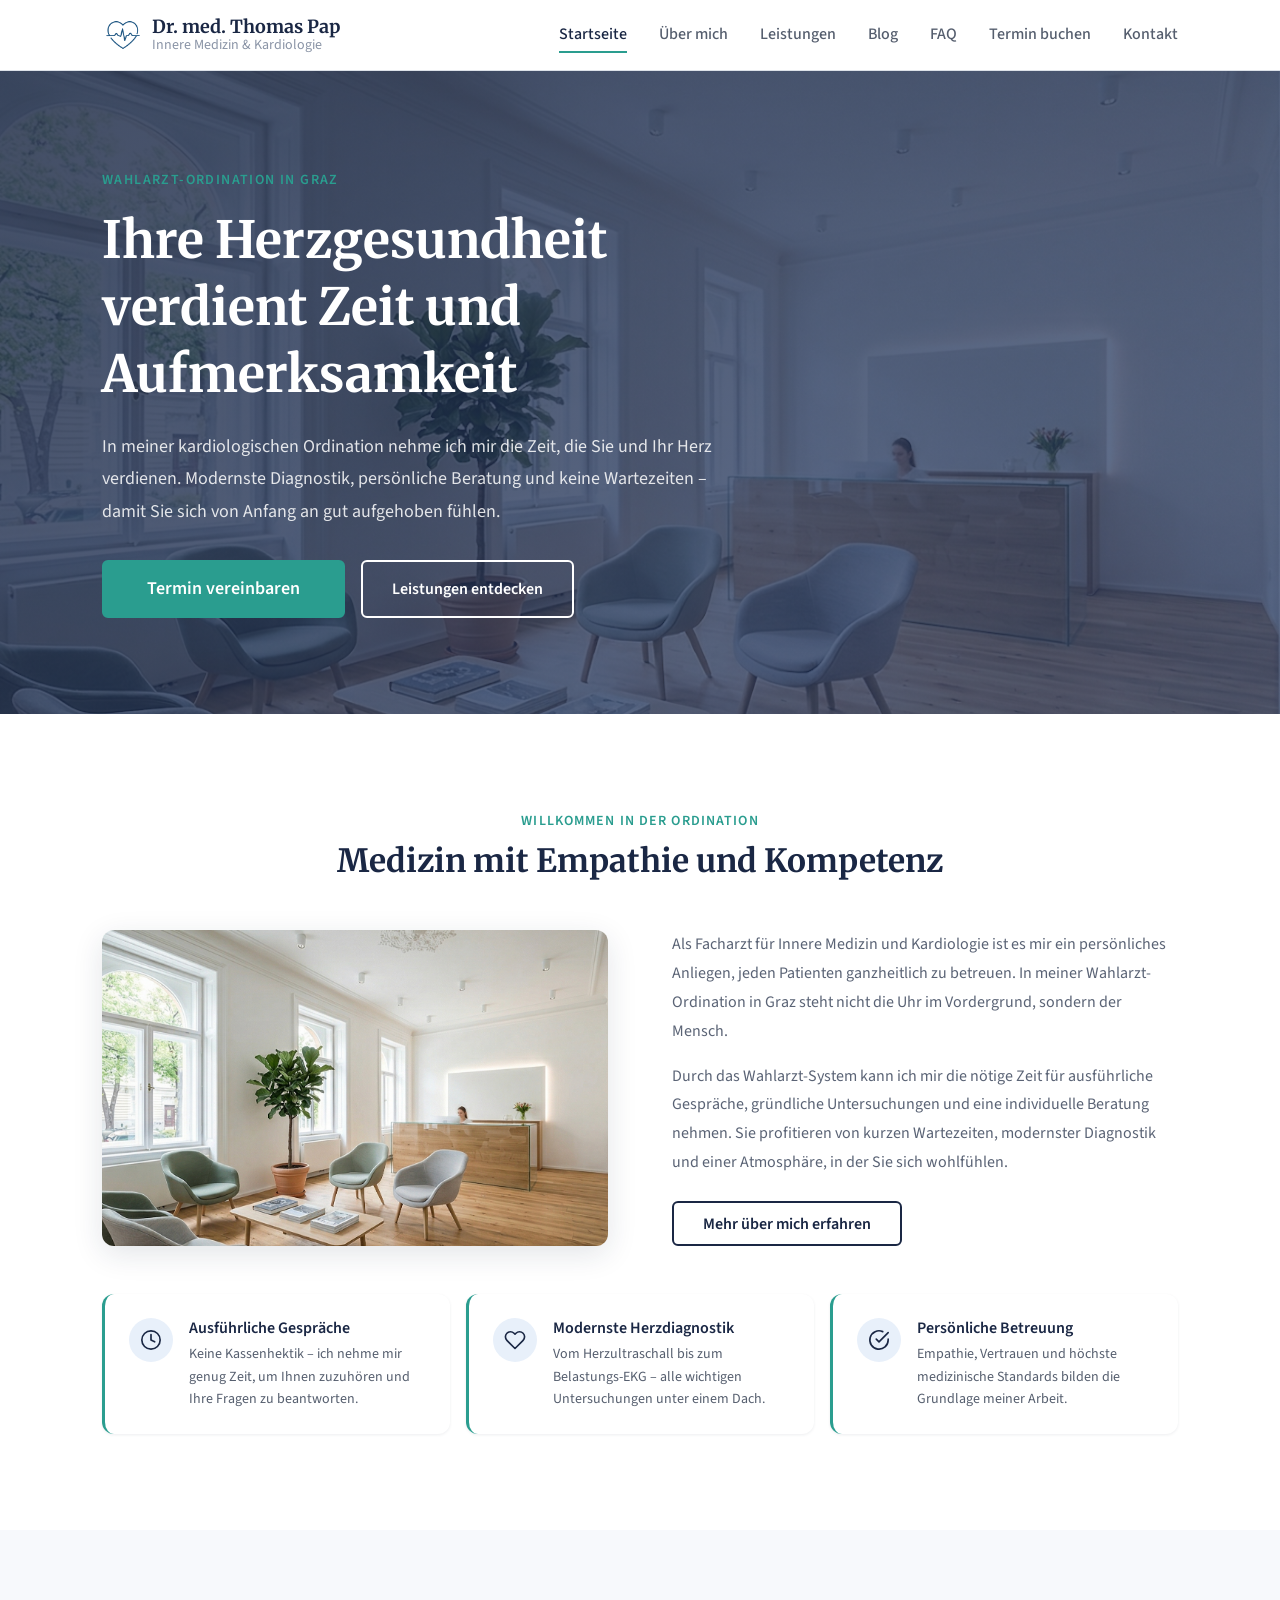
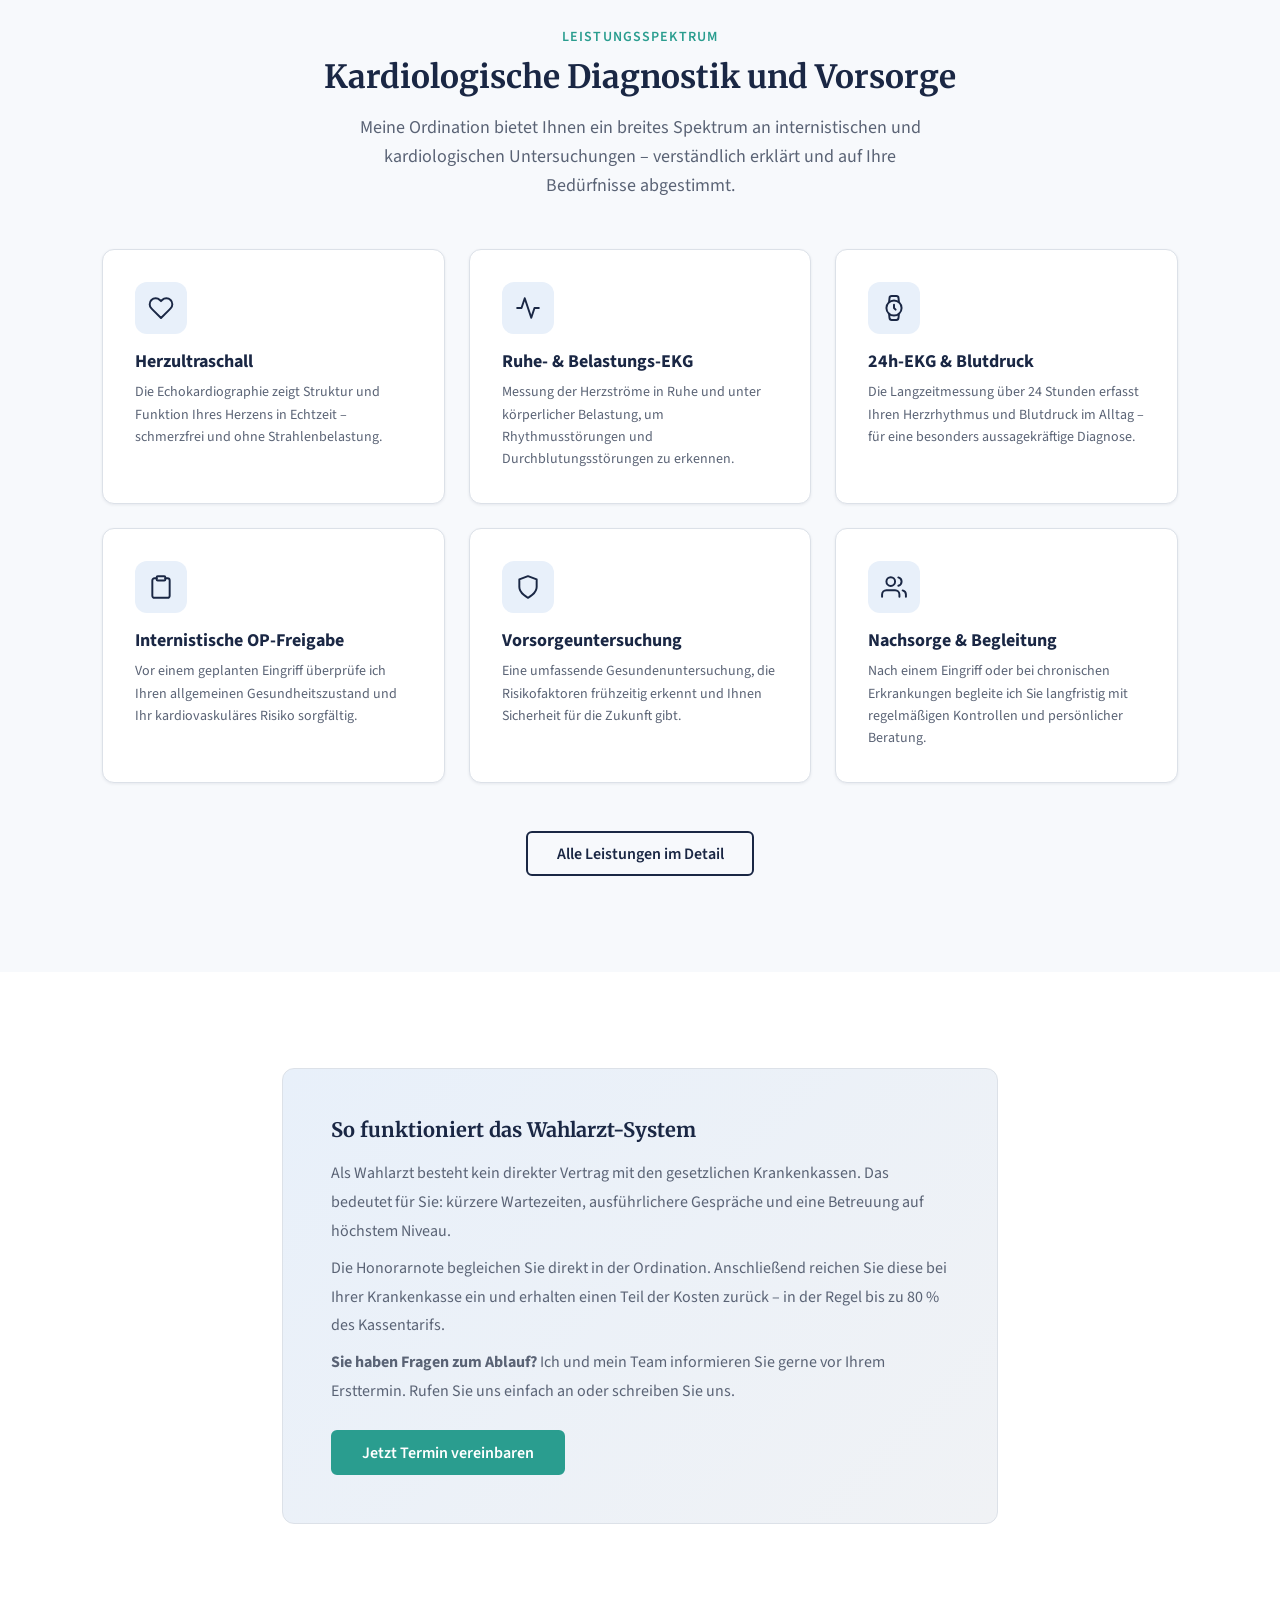
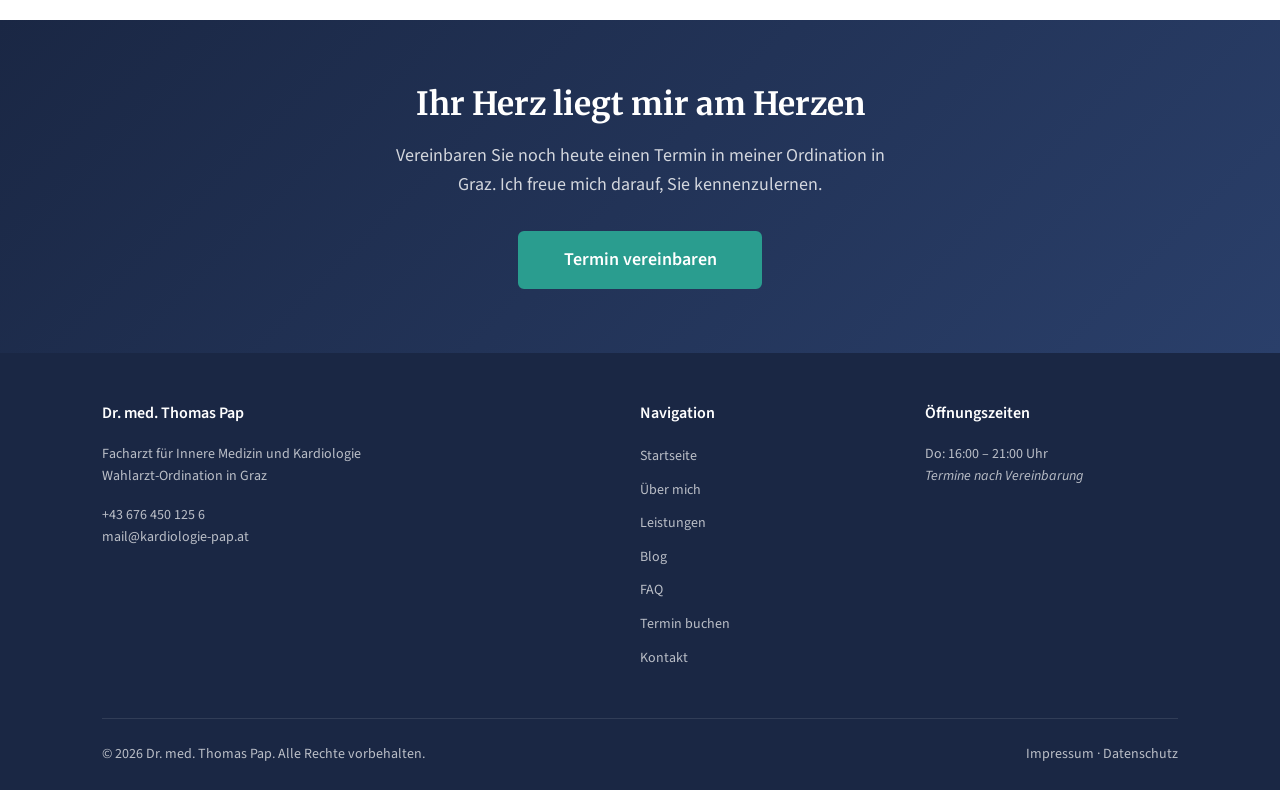
==== index.html @ b49d15f1 "Initial commit" ====
<!DOCTYPE html>
<html lang="de-AT">
<head>
  <meta charset="UTF-8">
  <meta name="viewport" content="width=device-width, initial-scale=1.0">

  <!-- SEO -->
  <title>Dr. med. Thomas Pap – Facharzt für Innere Medizin &amp; Kardiologie in Graz</title>
  <meta name="description" content="Wahlarzt-Ordination für Kardiologie und Innere Medizin in Graz. Dr. Thomas Pap bietet Herzultraschall, EKG, Vorsorge und persönliche Betreuung – ohne Kassenhektik.">
  <meta name="keywords" content="Kardiologe Graz, Wahlarzt Kardiologie, Internist Graz, Herzultraschall, EKG Graz, Dr. Thomas Pap">
  <meta name="author" content="Dr. med. Thomas Pap">
  <meta name="robots" content="index, follow">
  <link rel="canonical" href="https://www.kardiologie-pap.at/">

  <!-- Open Graph -->
  <meta property="og:type" content="website">
  <meta property="og:title" content="Dr. med. Thomas Pap – Kardiologe &amp; Internist in Graz">
  <meta property="og:description" content="Wahlarzt-Ordination für Kardiologie in Graz. Persönliche Betreuung, modernste Diagnostik, keine Wartezeiten.">
  <meta property="og:url" content="https://www.kardiologie-pap.at/">
  <meta property="og:locale" content="de_AT">
  <meta property="og:site_name" content="Dr. med. Thomas Pap">
  <meta property="og:image" content="https://www.kardiologie-pap.at/img/photos/Portrait.jpg">

  <link rel="icon" href="/favicon.ico" type="image/x-icon">

  <!-- Google Fonts -->
  <link rel="preconnect" href="https://fonts.googleapis.com">
  <link rel="preconnect" href="https://fonts.gstatic.com" crossorigin>
  <link href="https://fonts.googleapis.com/css2?family=Merriweather:wght@700&family=Source+Sans+3:wght@400;500;600;700&display=swap" rel="stylesheet">

  <link rel="stylesheet" href="style.css">

  <!-- Page-specific styles -->
  <style>
    /* ---- Home intro: image + text ---- */
    .home-intro {
      display: grid;
      gap: var(--sp-2xl);
    }

    .home-intro__img {
      border-radius: var(--border-radius-lg);
      overflow: hidden;
      box-shadow: var(--shadow-lg);
    }

    .home-intro__img img {
      width: 100%;
      height: auto;
      display: block;
      aspect-ratio: 16 / 10;
      object-fit: cover;
    }

    .home-intro__content p {
      color: var(--clr-text-light);
      line-height: var(--lh-loose);
    }

    .home-intro__content p + p {
      margin-top: var(--sp-md);
    }

    /* Highlights row */
    .home-highlights {
      display: grid;
      gap: var(--sp-md);
      margin-top: var(--sp-2xl);
    }

    @media (min-width: 600px) {
      .home-highlights {
        grid-template-columns: repeat(3, 1fr);
      }
    }

    @media (min-width: 900px) {
      .home-intro {
        grid-template-columns: 1fr 1fr;
        align-items: center;
        gap: var(--sp-3xl);
      }
    }
  </style>

  <!-- Structured Data (JSON-LD) -->
  <script type="application/ld+json">
  {
    "@context": "https://schema.org",
    "@type": "Physician",
    "name": "Dr. med. Thomas Pap",
    "description": "Facharzt für Innere Medizin und Kardiologie – Wahlarzt-Ordination in Graz",
    "url": "https://www.kardiologie-pap.at",
    "telephone": "+43-676-4501256",
    "email": "mail@kardiologie-pap.at",
    "knowsLanguage": ["de", "en"],
    "openingHoursSpecification": {
      "@type": "OpeningHoursSpecification",
      "dayOfWeek": "Thursday",
      "opens": "16:00",
      "closes": "21:00"
    },
    "address": {
      "@type": "PostalAddress",
      "streetAddress": "Hans-Sachs-Gasse 14",
      "addressLocality": "Graz",
      "postalCode": "8010",
      "addressRegion": "Steiermark",
      "addressCountry": "AT"
    },
    "medicalSpecialty": ["Cardiology", "InternalMedicine"],
    "availableService": [
      { "@type": "MedicalProcedure", "name": "Echokardiographie" },
      { "@type": "MedicalProcedure", "name": "Ruhe-EKG" },
      { "@type": "MedicalProcedure", "name": "Belastungs-EKG" },
      { "@type": "MedicalProcedure", "name": "24h-EKG" },
      { "@type": "MedicalProcedure", "name": "24h-Blutdruckmessung" },
      { "@type": "MedicalProcedure", "name": "Vorsorgeuntersuchung" }
    ],
    "image": "https://www.kardiologie-pap.at/img/photos/Portrait.jpg"
  }
  </script>

  <!-- Preload hero video poster -->
  <link rel="preload" as="image" href="img/photos/Ord1.png">
</head>
<body>

  <a href="#main-content" class="skip-link">Zum Hauptinhalt springen</a>

  <!-- ========== HEADER ========== -->
  <header class="site-header" role="banner">
    <div class="container">
      <a href="/" class="logo" aria-label="Zur Startseite von Dr. med. Thomas Pap">
        <img src="img/icons/logo.png" alt="" class="logo__img" width="42" height="42">
        <span class="logo__text">
          <span class="logo__name">Dr. med. Thomas Pap</span>
          <span class="logo__subtitle">Innere Medizin &amp; Kardiologie</span>
        </span>
      </a>

      <nav class="main-nav" aria-label="Hauptnavigation">
        <ul class="main-nav__list">
          <li><a href="/" class="main-nav__link main-nav__link--active" aria-current="page">Startseite</a></li>
          <li><a href="/ueber-mich/" class="main-nav__link">Über mich</a></li>
          <li><a href="/leistungen/" class="main-nav__link">Leistungen</a></li>
          <li><a href="/blog/" class="main-nav__link">Blog</a></li>
          <li><a href="/faq/" class="main-nav__link">FAQ</a></li>
          <li><a href="/termin/" class="main-nav__link">Termin buchen</a></li>
          <li><a href="/kontakt/" class="main-nav__link">Kontakt</a></li>
        </ul>
      </nav>

      <button class="burger" aria-label="Menü öffnen" aria-expanded="false" aria-controls="mobile-nav">
        <span class="burger__line"></span>
        <span class="burger__line"></span>
        <span class="burger__line"></span>
      </button>
    </div>
  </header>

  <!-- Mobile Navigation Overlay -->
  <nav class="mobile-nav" id="mobile-nav" aria-label="Mobile Navigation" aria-hidden="true">
    <ul class="mobile-nav__list">
      <li><a href="/" class="mobile-nav__link" aria-current="page">Startseite</a></li>
      <li><a href="/ueber-mich/" class="mobile-nav__link">Über mich</a></li>
      <li><a href="/leistungen/" class="mobile-nav__link">Leistungen</a></li>
      <li><a href="/blog/" class="mobile-nav__link">Blog</a></li>
      <li><a href="/faq/" class="mobile-nav__link">FAQ</a></li>
      <li><a href="/termin/" class="mobile-nav__link">Termin buchen</a></li>
      <li><a href="/kontakt/" class="mobile-nav__link">Kontakt</a></li>
    </ul>
  </nav>

  <!-- ========== MAIN CONTENT ========== -->
  <main id="main-content">

    <!-- Hero Section with Video Background (Desktop) -->
    <section class="hero hero--video" aria-labelledby="hero-title">

      <!-- Video Background (shown on desktop only via CSS) -->
      <div class="hero__video-wrap">
        <video autoplay muted loop playsinline poster="img/photos/Ord1.png">
          <source src="img/video/header.mp4" type="video/mp4">
        </video>
        <div class="hero__video-overlay"></div>
      </div>

      <!-- Fallback Image (shown on mobile) -->
      <div class="hero__fallback-img">
        <img src="img/photos/Ord1.png" alt="" width="1920" height="800" loading="eager">
      </div>

      <div class="container">
        <div class="hero__content">
          <span class="hero__overline">Wahlarzt-Ordination in Graz</span>
          <h1 id="hero-title" class="hero__title">Ihre Herzgesundheit verdient Zeit und Aufmerksamkeit</h1>
          <p class="hero__text">
            In meiner kardiologischen Ordination nehme ich mir die Zeit, die Sie und Ihr Herz verdienen.
            Modernste Diagnostik, persönliche Beratung und keine Wartezeiten – damit Sie sich von Anfang an gut aufgehoben fühlen.
          </p>
          <div class="hero__actions">
            <a href="/termin/" class="btn btn--primary btn--lg">Termin vereinbaren</a>
            <a href="/leistungen/" class="btn btn--outline">Leistungen entdecken</a>
          </div>
        </div>
      </div>
    </section>

    <!-- Intro / About Preview -->
    <section class="section" aria-labelledby="intro-title">
      <div class="container">

        <!-- Section header -->
        <div class="section__header" style="margin-bottom: var(--sp-2xl);">
          <span class="section__overline">Willkommen in der Ordination</span>
          <h2 id="intro-title" class="section__title">Medizin mit Empathie und Kompetenz</h2>
        </div>

        <!-- Photo + text -->
        <div class="home-intro">
          <div class="home-intro__img">
            <img src="img/photos/Ord1.png" alt="Heller, einladender Empfangsbereich der Ordination Dr. Pap in Graz" width="640" height="480" loading="lazy">
          </div>
          <div class="home-intro__content">
            <p>
              Als Facharzt für Innere Medizin und Kardiologie ist es mir ein persönliches Anliegen,
              jeden Patienten ganzheitlich zu betreuen. In meiner Wahlarzt-Ordination in Graz steht nicht die
              Uhr im Vordergrund, sondern der Mensch.
            </p>
            <p>
              Durch das Wahlarzt-System kann ich mir die nötige Zeit für ausführliche Gespräche,
              gründliche Untersuchungen und eine individuelle Beratung nehmen. Sie profitieren von kurzen
              Wartezeiten, modernster Diagnostik und einer Atmosphäre, in der Sie sich wohlfühlen.
            </p>
            <a href="/ueber-mich/" class="btn btn--outline-dark" style="margin-top: var(--sp-lg);">Mehr über mich erfahren</a>
          </div>
        </div>

        <!-- Highlights -->
        <div class="home-highlights">
          <div class="highlight-item">
            <div class="highlight-item__icon" aria-hidden="true">
              <svg viewBox="0 0 24 24" xmlns="http://www.w3.org/2000/svg"><circle cx="12" cy="12" r="10"/><polyline points="12 6 12 12 16 14"/></svg>
            </div>
            <div class="highlight-item__content">
              <h3>Ausführliche Gespräche</h3>
              <p>Keine Kassenhektik – ich nehme mir genug Zeit, um Ihnen zuzuhören und Ihre Fragen zu beantworten.</p>
            </div>
          </div>
          <div class="highlight-item">
            <div class="highlight-item__icon" aria-hidden="true">
              <svg viewBox="0 0 24 24" xmlns="http://www.w3.org/2000/svg"><path d="M20.84 4.61a5.5 5.5 0 0 0-7.78 0L12 5.67l-1.06-1.06a5.5 5.5 0 0 0-7.78 7.78l1.06 1.06L12 21.23l7.78-7.78 1.06-1.06a5.5 5.5 0 0 0 0-7.78z"/></svg>
            </div>
            <div class="highlight-item__content">
              <h3>Modernste Herzdiagnostik</h3>
              <p>Vom Herzultraschall bis zum Belastungs-EKG – alle wichtigen Untersuchungen unter einem Dach.</p>
            </div>
          </div>
          <div class="highlight-item">
            <div class="highlight-item__icon" aria-hidden="true">
              <svg viewBox="0 0 24 24" xmlns="http://www.w3.org/2000/svg"><path d="M22 11.08V12a10 10 0 1 1-5.93-9.14"/><polyline points="22 4 12 14.01 9 11.01"/></svg>
            </div>
            <div class="highlight-item__content">
              <h3>Persönliche Betreuung</h3>
              <p>Empathie, Vertrauen und höchste medizinische Standards bilden die Grundlage meiner Arbeit.</p>
            </div>
          </div>
        </div>

      </div>
    </section>

    <!-- Services Overview -->
    <section class="section section--alt" aria-labelledby="services-title">
      <div class="container">
        <div class="section__header">
          <span class="section__overline">Leistungsspektrum</span>
          <h2 id="services-title" class="section__title">Kardiologische Diagnostik und Vorsorge</h2>
          <p class="section__subtitle">
            Meine Ordination bietet Ihnen ein breites Spektrum an internistischen und kardiologischen Untersuchungen – verständlich erklärt und auf Ihre Bedürfnisse abgestimmt.
          </p>
        </div>

        <div class="services-grid">
          <article class="service-card">
            <div class="service-card__icon" aria-hidden="true">
              <svg viewBox="0 0 24 24" xmlns="http://www.w3.org/2000/svg"><path d="M20.84 4.61a5.5 5.5 0 0 0-7.78 0L12 5.67l-1.06-1.06a5.5 5.5 0 0 0-7.78 7.78l1.06 1.06L12 21.23l7.78-7.78 1.06-1.06a5.5 5.5 0 0 0 0-7.78z"/></svg>
            </div>
            <h3 class="service-card__title">Herzultraschall</h3>
            <p class="service-card__text">
              Die Echokardiographie zeigt Struktur und Funktion Ihres Herzens in Echtzeit – schmerzfrei und ohne Strahlenbelastung.
            </p>
          </article>

          <article class="service-card">
            <div class="service-card__icon" aria-hidden="true">
              <svg viewBox="0 0 24 24" xmlns="http://www.w3.org/2000/svg"><polyline points="22 12 18 12 15 21 9 3 6 12 2 12"/></svg>
            </div>
            <h3 class="service-card__title">Ruhe- &amp; Belastungs-EKG</h3>
            <p class="service-card__text">
              Messung der Herzströme in Ruhe und unter körperlicher Belastung, um Rhythmusstörungen und Durchblutungsstörungen zu erkennen.
            </p>
          </article>

          <article class="service-card">
            <div class="service-card__icon" aria-hidden="true">
              <svg viewBox="0 0 24 24" xmlns="http://www.w3.org/2000/svg"><circle cx="12" cy="12" r="7"/><polyline points="12 9 12 12 13.5 13.5"/><path d="M16.51 17.35l-.35 3.83a2 2 0 0 1-2 1.82H9.83a2 2 0 0 1-2-1.82l-.35-3.83m.01-10.7l.35-3.83A2 2 0 0 1 9.83 1h4.35a2 2 0 0 1 2 1.82l.35 3.83"/></svg>
            </div>
            <h3 class="service-card__title">24h-EKG &amp; Blutdruck</h3>
            <p class="service-card__text">
              Die Langzeitmessung über 24 Stunden erfasst Ihren Herzrhythmus und Blutdruck im Alltag – für eine besonders aussagekräftige Diagnose.
            </p>
          </article>

          <article class="service-card">
            <div class="service-card__icon" aria-hidden="true">
              <svg viewBox="0 0 24 24" xmlns="http://www.w3.org/2000/svg"><path d="M16 4h2a2 2 0 0 1 2 2v14a2 2 0 0 1-2 2H6a2 2 0 0 1-2-2V6a2 2 0 0 1 2-2h2"/><rect x="8" y="2" width="8" height="4" rx="1" ry="1"/></svg>
            </div>
            <h3 class="service-card__title">Internistische OP-Freigabe</h3>
            <p class="service-card__text">
              Vor einem geplanten Eingriff überprüfe ich Ihren allgemeinen Gesundheitszustand und Ihr kardiovaskuläres Risiko sorgfältig.
            </p>
          </article>

          <article class="service-card">
            <div class="service-card__icon" aria-hidden="true">
              <svg viewBox="0 0 24 24" xmlns="http://www.w3.org/2000/svg"><path d="M12 22s8-4 8-10V5l-8-3-8 3v7c0 6 8 10 8 10z"/></svg>
            </div>
            <h3 class="service-card__title">Vorsorgeuntersuchung</h3>
            <p class="service-card__text">
              Eine umfassende Gesundenuntersuchung, die Risikofaktoren frühzeitig erkennt und Ihnen Sicherheit für die Zukunft gibt.
            </p>
          </article>

          <article class="service-card">
            <div class="service-card__icon" aria-hidden="true">
              <svg viewBox="0 0 24 24" xmlns="http://www.w3.org/2000/svg"><path d="M17 21v-2a4 4 0 0 0-4-4H5a4 4 0 0 0-4 4v2"/><circle cx="9" cy="7" r="4"/><path d="M23 21v-2a4 4 0 0 0-3-3.87"/><path d="M16 3.13a4 4 0 0 1 0 7.75"/></svg>
            </div>
            <h3 class="service-card__title">Nachsorge &amp; Begleitung</h3>
            <p class="service-card__text">
              Nach einem Eingriff oder bei chronischen Erkrankungen begleite ich Sie langfristig mit regelmäßigen Kontrollen und persönlicher Beratung.
            </p>
          </article>
        </div>

        <div class="text-center" style="margin-top: var(--sp-2xl);">
          <a href="/leistungen/" class="btn btn--outline-dark">Alle Leistungen im Detail</a>
        </div>
      </div>
    </section>

    <!-- Wahlarzt Info Banner -->
    <section class="section" aria-labelledby="wahlarzt-title">
      <div class="container container--narrow">
        <div class="info-banner">
          <h2 id="wahlarzt-title" class="info-banner__title">
            So funktioniert das Wahlarzt-System
          </h2>
          <p class="info-banner__text">
            Als Wahlarzt besteht kein direkter Vertrag mit den gesetzlichen Krankenkassen.
            Das bedeutet für Sie: kürzere Wartezeiten, ausführlichere Gespräche und eine Betreuung
            auf höchstem Niveau.
          </p>
          <p class="info-banner__text">
            Die Honorarnote begleichen Sie direkt in der Ordination. Anschließend reichen Sie diese bei
            Ihrer Krankenkasse ein und erhalten einen Teil der Kosten zurück – in der Regel bis zu 80 %
            des Kassentarifs.
          </p>
          <p class="info-banner__text">
            <strong>Sie haben Fragen zum Ablauf?</strong> Ich und mein Team informieren Sie gerne vor Ihrem
            Ersttermin. Rufen Sie uns einfach an oder schreiben Sie uns.
          </p>
          <a href="/termin/" class="btn btn--primary" style="margin-top: var(--sp-lg);">Jetzt Termin vereinbaren</a>
        </div>
      </div>
    </section>

    <!-- CTA Section -->
    <section class="cta-section" aria-labelledby="cta-title">
      <div class="container">
        <h2 id="cta-title" class="cta-section__title">Ihr Herz liegt mir am Herzen</h2>
        <p class="cta-section__text">
          Vereinbaren Sie noch heute einen Termin in meiner Ordination in Graz. Ich freue mich darauf, Sie kennenzulernen.
        </p>
        <a href="/termin/" class="btn btn--primary btn--lg">Termin vereinbaren</a>
      </div>
    </section>

  </main>

  <!-- ========== FOOTER ========== -->
  <footer class="site-footer" role="contentinfo">
    <div class="container">
      <div class="footer-grid">
        <div>
          <p class="footer__heading">Dr. med. Thomas Pap</p>
          <p class="footer__text">
            Facharzt für Innere Medizin und Kardiologie<br>
            Wahlarzt-Ordination in Graz
          </p>
          <p class="footer__text" style="margin-top: var(--sp-md);">
            <a href="tel:+436764501256">+43 676 450 125 6</a><br>
            <a href="mailto:mail@kardiologie-pap.at">mail@kardiologie-pap.at</a>
          </p>
        </div>
        <div>
          <p class="footer__heading">Navigation</p>
          <ul class="footer__nav-list">
            <li><a href="/" class="footer__nav-link">Startseite</a></li>
            <li><a href="/ueber-mich/" class="footer__nav-link">Über mich</a></li>
            <li><a href="/leistungen/" class="footer__nav-link">Leistungen</a></li>
            <li><a href="/blog/" class="footer__nav-link">Blog</a></li>
            <li><a href="/faq/" class="footer__nav-link">FAQ</a></li>
            <li><a href="/termin/" class="footer__nav-link">Termin buchen</a></li>
            <li><a href="/kontakt/" class="footer__nav-link">Kontakt</a></li>
          </ul>
        </div>
        <div>
          <p class="footer__heading">Öffnungszeiten</p>
          <p class="footer__text">
            Do: 16:00 – 21:00 Uhr<br>
            
            <em>Termine nach Vereinbarung</em>
          </p>
        </div>
      </div>
      <div class="footer__bottom">
        <span>&copy; 2026 Dr. med. Thomas Pap. Alle Rechte vorbehalten.</span>
        <span>
          <a href="/impressum/">Impressum</a> &middot;
          <a href="/datenschutz/">Datenschutz</a>
        </span>
      </div>
    </div>
  </footer>

  <!-- ========== JAVASCRIPT ========== -->
  <script>
    (function () {
      'use strict';

      var burger = document.querySelector('.burger');
      var mobileNav = document.getElementById('mobile-nav');
      var mobileLinks = mobileNav.querySelectorAll('.mobile-nav__link');

      function toggleMenu() {
        var isOpen = burger.getAttribute('aria-expanded') === 'true';
        burger.setAttribute('aria-expanded', String(!isOpen));
        burger.setAttribute('aria-label', isOpen ? 'Menü öffnen' : 'Menü schließen');
        mobileNav.setAttribute('aria-hidden', String(isOpen));
        document.body.style.overflow = isOpen ? '' : 'hidden';
      }

      burger.addEventListener('click', toggleMenu);

      mobileLinks.forEach(function (link) {
        link.addEventListener('click', function () {
          burger.setAttribute('aria-expanded', 'false');
          burger.setAttribute('aria-label', 'Menü öffnen');
          mobileNav.setAttribute('aria-hidden', 'true');
          document.body.style.overflow = '';
        });
      });

      document.addEventListener('keydown', function (e) {
        if (e.key === 'Escape' && burger.getAttribute('aria-expanded') === 'true') {
          toggleMenu();
          burger.focus();
        }
      });

      var header = document.querySelector('.site-header');
      window.addEventListener('scroll', function () {
        header.classList.toggle('scrolled', window.scrollY > 10);
      }, { passive: true });
    })();
  </script>

</body>
</html>
---- style.css ----
/* ============================================
   Dr. med. Thomas Pap – Kardiologie Graz
   Global Stylesheet | Mobile-First
   ============================================ */

/* --- CSS Custom Properties --- */
:root {
  /* Colors */
  --clr-navy: #1a2744;
  --clr-navy-light: #2a3f6a;
  --clr-blue: #3a6ea5;
  --clr-blue-light: #e8f0fa;
  --clr-accent: #2a9d8f;
  --clr-accent-hover: #21867a;
  --clr-white: #ffffff;
  --clr-offwhite: #f7f9fc;
  --clr-gray-100: #f0f2f5;
  --clr-gray-200: #dce1e8;
  --clr-gray-400: #8a94a6;
  --clr-gray-600: #555e6e;
  --clr-gray-800: #2d3342;
  --clr-text: #333b4a;
  --clr-text-light: #5a6375;
  --clr-danger: #c0392b;

  /* Typography */
  --ff-heading: 'Merriweather', Georgia, 'Times New Roman', serif;
  --ff-body: 'Source Sans 3', 'Segoe UI', Roboto, Helvetica, Arial, sans-serif;
  --fs-base: 1rem;
  --fs-sm: 0.875rem;
  --fs-lg: 1.125rem;
  --fs-xl: 1.25rem;
  --fs-2xl: 1.5rem;
  --fs-3xl: 2rem;
  --fs-4xl: 2.5rem;
  --fs-hero: 2.75rem;
  --fw-normal: 400;
  --fw-medium: 500;
  --fw-semibold: 600;
  --fw-bold: 700;
  --lh-tight: 1.3;
  --lh-normal: 1.6;
  --lh-loose: 1.8;

  /* Spacing */
  --sp-xs: 0.25rem;
  --sp-sm: 0.5rem;
  --sp-md: 1rem;
  --sp-lg: 1.5rem;
  --sp-xl: 2rem;
  --sp-2xl: 3rem;
  --sp-3xl: 4rem;
  --sp-4xl: 6rem;

  /* Layout */
  --max-width: 1140px;
  --max-width-narrow: 780px;
  --border-radius: 6px;
  --border-radius-lg: 12px;

  /* Shadows */
  --shadow-sm: 0 1px 3px rgba(26, 39, 68, 0.08);
  --shadow-md: 0 4px 12px rgba(26, 39, 68, 0.1);
  --shadow-lg: 0 8px 30px rgba(26, 39, 68, 0.12);

  /* Transitions */
  --transition: 0.25s ease;
}

/* --- Reset & Base --- */
*,
*::before,
*::after {
  box-sizing: border-box;
  margin: 0;
  padding: 0;
}

html {
  scroll-behavior: smooth;
  -webkit-text-size-adjust: 100%;
}

body {
  font-family: var(--ff-body);
  font-size: var(--fs-base);
  font-weight: var(--fw-normal);
  line-height: var(--lh-normal);
  color: var(--clr-text);
  background-color: var(--clr-white);
  -webkit-font-smoothing: antialiased;
  -moz-osx-font-smoothing: grayscale;
}

img {
  max-width: 100%;
  height: auto;
  display: block;
}

a {
  color: var(--clr-blue);
  text-decoration: none;
  transition: color var(--transition);
}

a:hover,
a:focus-visible {
  color: var(--clr-accent);
}

ul, ol {
  list-style: none;
}

h1, h2, h3, h4, h5, h6 {
  font-family: var(--ff-heading);
  font-weight: var(--fw-bold);
  line-height: var(--lh-tight);
  color: var(--clr-navy);
}

h1 { font-size: var(--fs-3xl); }
h2 { font-size: var(--fs-2xl); }
h3 { font-size: var(--fs-xl); }

p + p {
  margin-top: var(--sp-md);
}

/* --- Focus Visible (a11y) --- */
:focus-visible {
  outline: 3px solid var(--clr-accent);
  outline-offset: 2px;
}

/* --- Skip to Content (a11y) --- */
.skip-link {
  position: absolute;
  top: -100%;
  left: var(--sp-md);
  background: var(--clr-navy);
  color: var(--clr-white);
  padding: var(--sp-sm) var(--sp-md);
  border-radius: var(--border-radius);
  z-index: 1000;
  font-weight: var(--fw-semibold);
}

.skip-link:focus {
  top: var(--sp-md);
}

/* --- Container --- */
.container {
  width: 100%;
  max-width: var(--max-width);
  margin-inline: auto;
  padding-inline: var(--sp-lg);
}

.container--narrow {
  max-width: var(--max-width-narrow);
}

/* --- Buttons --- */
.btn {
  display: inline-flex;
  align-items: center;
  justify-content: center;
  gap: var(--sp-sm);
  padding: 0.8em 1.8em;
  font-family: var(--ff-body);
  font-size: var(--fs-base);
  font-weight: var(--fw-semibold);
  line-height: 1;
  border: 2px solid transparent;
  border-radius: var(--border-radius);
  cursor: pointer;
  transition: background-color var(--transition), color var(--transition), border-color var(--transition), transform var(--transition);
  text-align: center;
}

.btn:hover {
  transform: translateY(-1px);
}

.btn:active {
  transform: translateY(0);
}

.btn--primary {
  background-color: var(--clr-accent);
  color: var(--clr-white);
  border-color: var(--clr-accent);
}

.btn--primary:hover,
.btn--primary:focus-visible {
  background-color: var(--clr-accent-hover);
  border-color: var(--clr-accent-hover);
  color: var(--clr-white);
}

.btn--outline {
  background-color: transparent;
  color: var(--clr-white);
  border-color: var(--clr-white);
}

.btn--outline:hover,
.btn--outline:focus-visible {
  background-color: var(--clr-white);
  color: var(--clr-navy);
}

.btn--outline-dark {
  background-color: transparent;
  color: var(--clr-navy);
  border-color: var(--clr-navy);
}

.btn--outline-dark:hover,
.btn--outline-dark:focus-visible {
  background-color: var(--clr-navy);
  color: var(--clr-white);
}

.btn--lg {
  padding: 1em 2.4em;
  font-size: var(--fs-lg);
}

/* --- Header / Navigation --- */
.site-header {
  position: sticky;
  top: 0;
  z-index: 100;
  background-color: var(--clr-white);
  border-bottom: 1px solid var(--clr-gray-200);
  transition: box-shadow var(--transition);
}

.site-header.scrolled {
  box-shadow: var(--shadow-md);
}

.site-header .container {
  display: flex;
  align-items: center;
  justify-content: space-between;
  height: 70px;
}

.logo {
  display: flex;
  align-items: center;
  gap: var(--sp-sm);
  text-decoration: none;
  line-height: 1.2;
}

.logo__img {
  width: 42px;
  height: 42px;
  border-radius: 6px;
  object-fit: contain;
  flex-shrink: 0;
}

.logo__text {
  display: flex;
  flex-direction: column;
}

.logo__name {
  font-family: var(--ff-heading);
  font-size: var(--fs-lg);
  font-weight: var(--fw-bold);
  color: var(--clr-navy);
}

.logo__subtitle {
  font-size: var(--fs-sm);
  color: var(--clr-gray-400);
  font-weight: var(--fw-normal);
}

/* Desktop Nav */
.main-nav__list {
  display: none;
  gap: var(--sp-xl);
}

.main-nav__link {
  font-size: var(--fs-base);
  font-weight: var(--fw-medium);
  color: var(--clr-gray-600);
  padding: var(--sp-sm) 0;
  position: relative;
  transition: color var(--transition);
}

.main-nav__link::after {
  content: '';
  position: absolute;
  bottom: 0;
  left: 0;
  width: 0;
  height: 2px;
  background-color: var(--clr-accent);
  transition: width var(--transition);
}

.main-nav__link:hover,
.main-nav__link:focus-visible,
.main-nav__link--active {
  color: var(--clr-navy);
}

.main-nav__link:hover::after,
.main-nav__link:focus-visible::after,
.main-nav__link--active::after {
  width: 100%;
}

/* Burger Button */
.burger {
  display: flex;
  flex-direction: column;
  justify-content: center;
  gap: 5px;
  width: 30px;
  height: 30px;
  background: none;
  border: none;
  cursor: pointer;
  padding: 0;
  z-index: 110;
}

.burger__line {
  display: block;
  width: 100%;
  height: 2px;
  background-color: var(--clr-navy);
  border-radius: 2px;
  transition: transform var(--transition), opacity var(--transition);
}

.burger[aria-expanded="true"] .burger__line:nth-child(1) {
  transform: translateY(7px) rotate(45deg);
}

.burger[aria-expanded="true"] .burger__line:nth-child(2) {
  opacity: 0;
}

.burger[aria-expanded="true"] .burger__line:nth-child(3) {
  transform: translateY(-7px) rotate(-45deg);
}

/* Mobile Menu Overlay */
.mobile-nav {
  position: fixed;
  inset: 0;
  background-color: rgba(26, 39, 68, 0.97);
  display: flex;
  align-items: center;
  justify-content: center;
  opacity: 0;
  visibility: hidden;
  transition: opacity 0.3s ease, visibility 0.3s ease;
  z-index: 105;
}

.mobile-nav[aria-hidden="false"] {
  opacity: 1;
  visibility: visible;
}

.mobile-nav__list {
  text-align: center;
  display: flex;
  flex-direction: column;
  gap: var(--sp-xl);
}

.mobile-nav__link {
  font-family: var(--ff-heading);
  font-size: var(--fs-2xl);
  color: var(--clr-white);
  font-weight: var(--fw-bold);
  transition: color var(--transition);
}

.mobile-nav__link:hover,
.mobile-nav__link:focus-visible {
  color: var(--clr-accent);
}

/* --- Hero Section --- */
.hero {
  background: linear-gradient(135deg, var(--clr-navy) 0%, var(--clr-navy-light) 100%);
  color: var(--clr-white);
  padding: var(--sp-3xl) 0 var(--sp-4xl);
  position: relative;
  overflow: hidden;
}

.hero::before {
  content: '';
  position: absolute;
  top: -50%;
  right: -20%;
  width: 500px;
  height: 500px;
  background: radial-gradient(circle, rgba(42, 157, 143, 0.15) 0%, transparent 70%);
  border-radius: 50%;
  pointer-events: none;
}

/* Video Hero (index.html only, desktop) */
.hero--video {
  padding: 0;
  min-height: 520px;
  display: flex;
  align-items: center;
}

.hero--video::before { display: none; }

.hero__video-wrap {
  position: absolute;
  inset: 0;
  z-index: 0;
  overflow: hidden;
  display: none; /* hidden on mobile */
}

.hero__video-wrap video {
  width: 100%;
  height: 100%;
  object-fit: cover;
}

.hero__video-overlay {
  position: absolute;
  inset: 0;
  background: linear-gradient(135deg, rgba(26, 39, 68, 0.82) 0%, rgba(42, 63, 106, 0.72) 100%);
}

/* Fallback image for mobile / no-video */
.hero__fallback-img {
  position: absolute;
  inset: 0;
  z-index: 0;
  overflow: hidden;
}

.hero__fallback-img img {
  width: 100%;
  height: 100%;
  object-fit: cover;
}

.hero__fallback-img::after {
  content: '';
  position: absolute;
  inset: 0;
  background: linear-gradient(135deg, rgba(26, 39, 68, 0.85) 0%, rgba(42, 63, 106, 0.75) 100%);
}

.hero__content {
  position: relative;
  z-index: 1;
  max-width: 640px;
}

.hero__overline {
  display: inline-block;
  font-size: var(--fs-sm);
  font-weight: var(--fw-semibold);
  text-transform: uppercase;
  letter-spacing: 0.1em;
  color: var(--clr-accent);
  margin-bottom: var(--sp-md);
}

.hero__title {
  font-size: var(--fs-3xl);
  color: var(--clr-white);
  margin-bottom: var(--sp-lg);
}

.hero__text {
  font-size: var(--fs-lg);
  line-height: var(--lh-loose);
  color: rgba(255, 255, 255, 0.85);
  margin-bottom: var(--sp-xl);
}

.hero__actions {
  display: flex;
  flex-wrap: wrap;
  gap: var(--sp-md);
}

/* --- Sections (generic) --- */
.section {
  padding: var(--sp-3xl) 0;
}

.section--alt {
  background-color: var(--clr-offwhite);
}

.section__header {
  text-align: center;
  margin-bottom: var(--sp-2xl);
}

.section__overline {
  display: block;
  font-size: var(--fs-sm);
  font-weight: var(--fw-semibold);
  text-transform: uppercase;
  letter-spacing: 0.08em;
  color: var(--clr-accent);
  margin-bottom: var(--sp-sm);
}

.section__title {
  margin-bottom: var(--sp-md);
}

.section__subtitle {
  max-width: 600px;
  margin-inline: auto;
  color: var(--clr-text-light);
  font-size: var(--fs-lg);
  line-height: var(--lh-normal);
}

/* --- Intro / About Preview --- */
.intro-grid {
  display: grid;
  gap: var(--sp-2xl);
}

.intro__text p {
  color: var(--clr-text-light);
  line-height: var(--lh-loose);
}

.intro__text p + p {
  margin-top: var(--sp-md);
}

.intro__highlights {
  display: grid;
  gap: var(--sp-md);
  margin-top: var(--sp-xl);
}

.highlight-item {
  display: flex;
  align-items: flex-start;
  gap: var(--sp-md);
  padding: var(--sp-lg);
  background: var(--clr-white);
  border-radius: var(--border-radius-lg);
  box-shadow: var(--shadow-sm);
  border-left: 3px solid var(--clr-accent);
}

.highlight-item__icon {
  flex-shrink: 0;
  width: 44px;
  height: 44px;
  display: flex;
  align-items: center;
  justify-content: center;
  background: var(--clr-blue-light);
  border-radius: 50%;
}

.highlight-item__icon svg {
  width: 22px;
  height: 22px;
  stroke: var(--clr-navy);
  fill: none;
  stroke-width: 1.8;
  stroke-linecap: round;
  stroke-linejoin: round;
}

.highlight-item__content h3 {
  font-size: var(--fs-base);
  font-family: var(--ff-body);
  font-weight: var(--fw-semibold);
  margin-bottom: var(--sp-xs);
}

.highlight-item__content p {
  font-size: var(--fs-sm);
  color: var(--clr-gray-600);
  line-height: var(--lh-normal);
}

/* --- Services Grid --- */
.services-grid {
  display: grid;
  gap: var(--sp-lg);
}

.service-card {
  background: var(--clr-white);
  border-radius: var(--border-radius-lg);
  padding: var(--sp-xl);
  box-shadow: var(--shadow-sm);
  transition: box-shadow var(--transition), transform var(--transition);
  border: 1px solid var(--clr-gray-200);
}

.service-card:hover {
  box-shadow: var(--shadow-md);
  transform: translateY(-2px);
}

.service-card__icon {
  width: 52px;
  height: 52px;
  display: flex;
  align-items: center;
  justify-content: center;
  background: var(--clr-blue-light);
  border-radius: var(--border-radius-lg);
  margin-bottom: var(--sp-md);
}

.service-card__icon svg {
  width: 26px;
  height: 26px;
  stroke: var(--clr-navy);
  fill: none;
  stroke-width: 1.8;
  stroke-linecap: round;
  stroke-linejoin: round;
}

/* --- Placeholder Images --- */
.img-placeholder {
  width: 100%;
  aspect-ratio: 4 / 3;
  background: var(--clr-gray-100);
  border-radius: var(--border-radius-lg);
  overflow: hidden;
  position: relative;
}

.img-placeholder img {
  width: 100%;
  height: 100%;
  object-fit: cover;
}

.img-portrait {
  aspect-ratio: 3 / 4;
  max-width: 380px;
}

.img-wide {
  aspect-ratio: 16 / 9;
}

.service-card__title {
  font-size: var(--fs-lg);
  font-family: var(--ff-body);
  font-weight: var(--fw-bold);
  margin-bottom: var(--sp-sm);
}

.service-card__text {
  color: var(--clr-text-light);
  font-size: var(--fs-sm);
  line-height: var(--lh-normal);
}

/* --- Wahlarzt Info Banner --- */
.info-banner {
  background: linear-gradient(135deg, var(--clr-blue-light) 0%, var(--clr-gray-100) 100%);
  border-radius: var(--border-radius-lg);
  padding: var(--sp-xl);
  border: 1px solid var(--clr-gray-200);
}

.info-banner__title {
  font-size: var(--fs-xl);
  margin-bottom: var(--sp-md);
  display: flex;
  align-items: center;
  gap: var(--sp-sm);
}

.info-banner__text {
  color: var(--clr-text-light);
  line-height: var(--lh-loose);
}

.info-banner__text + .info-banner__text {
  margin-top: var(--sp-sm);
}

/* --- CTA Section --- */
.cta-section {
  background: linear-gradient(135deg, var(--clr-navy) 0%, var(--clr-navy-light) 100%);
  color: var(--clr-white);
  text-align: center;
  padding: var(--sp-3xl) 0;
}

.cta-section__title {
  color: var(--clr-white);
  margin-bottom: var(--sp-md);
}

.cta-section__text {
  color: rgba(255, 255, 255, 0.8);
  font-size: var(--fs-lg);
  margin-bottom: var(--sp-xl);
  max-width: 520px;
  margin-inline: auto;
}

/* --- Footer --- */
.site-footer {
  background-color: var(--clr-navy);
  color: rgba(255, 255, 255, 0.7);
  padding: var(--sp-2xl) 0 var(--sp-lg);
}

.footer-grid {
  display: grid;
  gap: var(--sp-xl);
  margin-bottom: var(--sp-2xl);
}

.footer__heading {
  font-family: var(--ff-body);
  font-size: var(--fs-base);
  font-weight: var(--fw-semibold);
  color: var(--clr-white);
  margin-bottom: var(--sp-md);
}

.footer__text {
  font-size: var(--fs-sm);
  line-height: var(--lh-normal);
}

.footer__text a {
  color: rgba(255, 255, 255, 0.7);
}

.footer__text a:hover {
  color: var(--clr-accent);
}

.footer__nav-list {
  display: flex;
  flex-direction: column;
  gap: var(--sp-sm);
}

.footer__nav-link {
  font-size: var(--fs-sm);
  color: rgba(255, 255, 255, 0.7);
  transition: color var(--transition);
}

.footer__nav-link:hover,
.footer__nav-link:focus-visible {
  color: var(--clr-accent);
}

.footer__bottom {
  border-top: 1px solid rgba(255, 255, 255, 0.1);
  padding-top: var(--sp-lg);
  display: flex;
  flex-direction: column;
  gap: var(--sp-sm);
  font-size: var(--fs-sm);
  text-align: center;
}

.footer__bottom a {
  color: rgba(255, 255, 255, 0.7);
}

.footer__bottom a:hover {
  color: var(--clr-accent);
}

/* --- Utility Classes --- */
.text-center { text-align: center; }
.sr-only {
  position: absolute;
  width: 1px;
  height: 1px;
  padding: 0;
  margin: -1px;
  overflow: hidden;
  clip: rect(0, 0, 0, 0);
  white-space: nowrap;
  border-width: 0;
}

/* ============================================
   Media Queries – Progressive Enhancement
   ============================================ */

/* Tablet (≥600px) */
@media (min-width: 600px) {
  h1 { font-size: var(--fs-4xl); }
  h2 { font-size: var(--fs-3xl); }

  .hero {
    padding: var(--sp-4xl) 0;
  }

  .hero__title {
    font-size: var(--fs-4xl);
  }

  .services-grid {
    grid-template-columns: repeat(2, 1fr);
  }

  .intro-grid {
    grid-template-columns: 1fr 1fr;
    align-items: start;
  }

  .footer-grid {
    grid-template-columns: repeat(2, 1fr);
  }
}

/* Desktop (≥900px) */
@media (min-width: 900px) {
  .hero__title {
    font-size: var(--fs-hero);
  }

  .hero--video {
    min-height: 600px;
    padding: var(--sp-4xl) 0;
  }

  .hero__video-wrap {
    display: block;
  }

  .hero--video .hero__fallback-img {
    display: none;
  }

  .main-nav__list {
    display: flex;
  }

  .burger {
    display: none;
  }

  .services-grid {
    grid-template-columns: repeat(3, 1fr);
  }

  .footer-grid {
    grid-template-columns: 2fr 1fr 1fr;
  }

  .footer__bottom {
    flex-direction: row;
    justify-content: space-between;
    text-align: left;
  }

  .section {
    padding: var(--sp-4xl) 0;
  }

  .info-banner {
    padding: var(--sp-2xl);
  }
}

/* Large Desktop (≥1100px) */
@media (min-width: 1100px) {
  .hero__title {
    font-size: 3.2rem;
  }

  .container {
    padding-inline: var(--sp-xl);
  }
}

/* --- Reduced Motion (a11y) --- */
@media (prefers-reduced-motion: reduce) {
  *,
  *::before,
  *::after {
    animation-duration: 0.01ms !important;
    animation-iteration-count: 1 !important;
    transition-duration: 0.01ms !important;
    scroll-behavior: auto !important;
  }
}

/* --- Print Styles --- */
@media print {
  .site-header,
  .burger,
  .mobile-nav,
  .cta-section {
    display: none;
  }

  body {
    font-size: 12pt;
    color: #000;
  }

  a {
    color: #000;
    text-decoration: underline;
  }
}
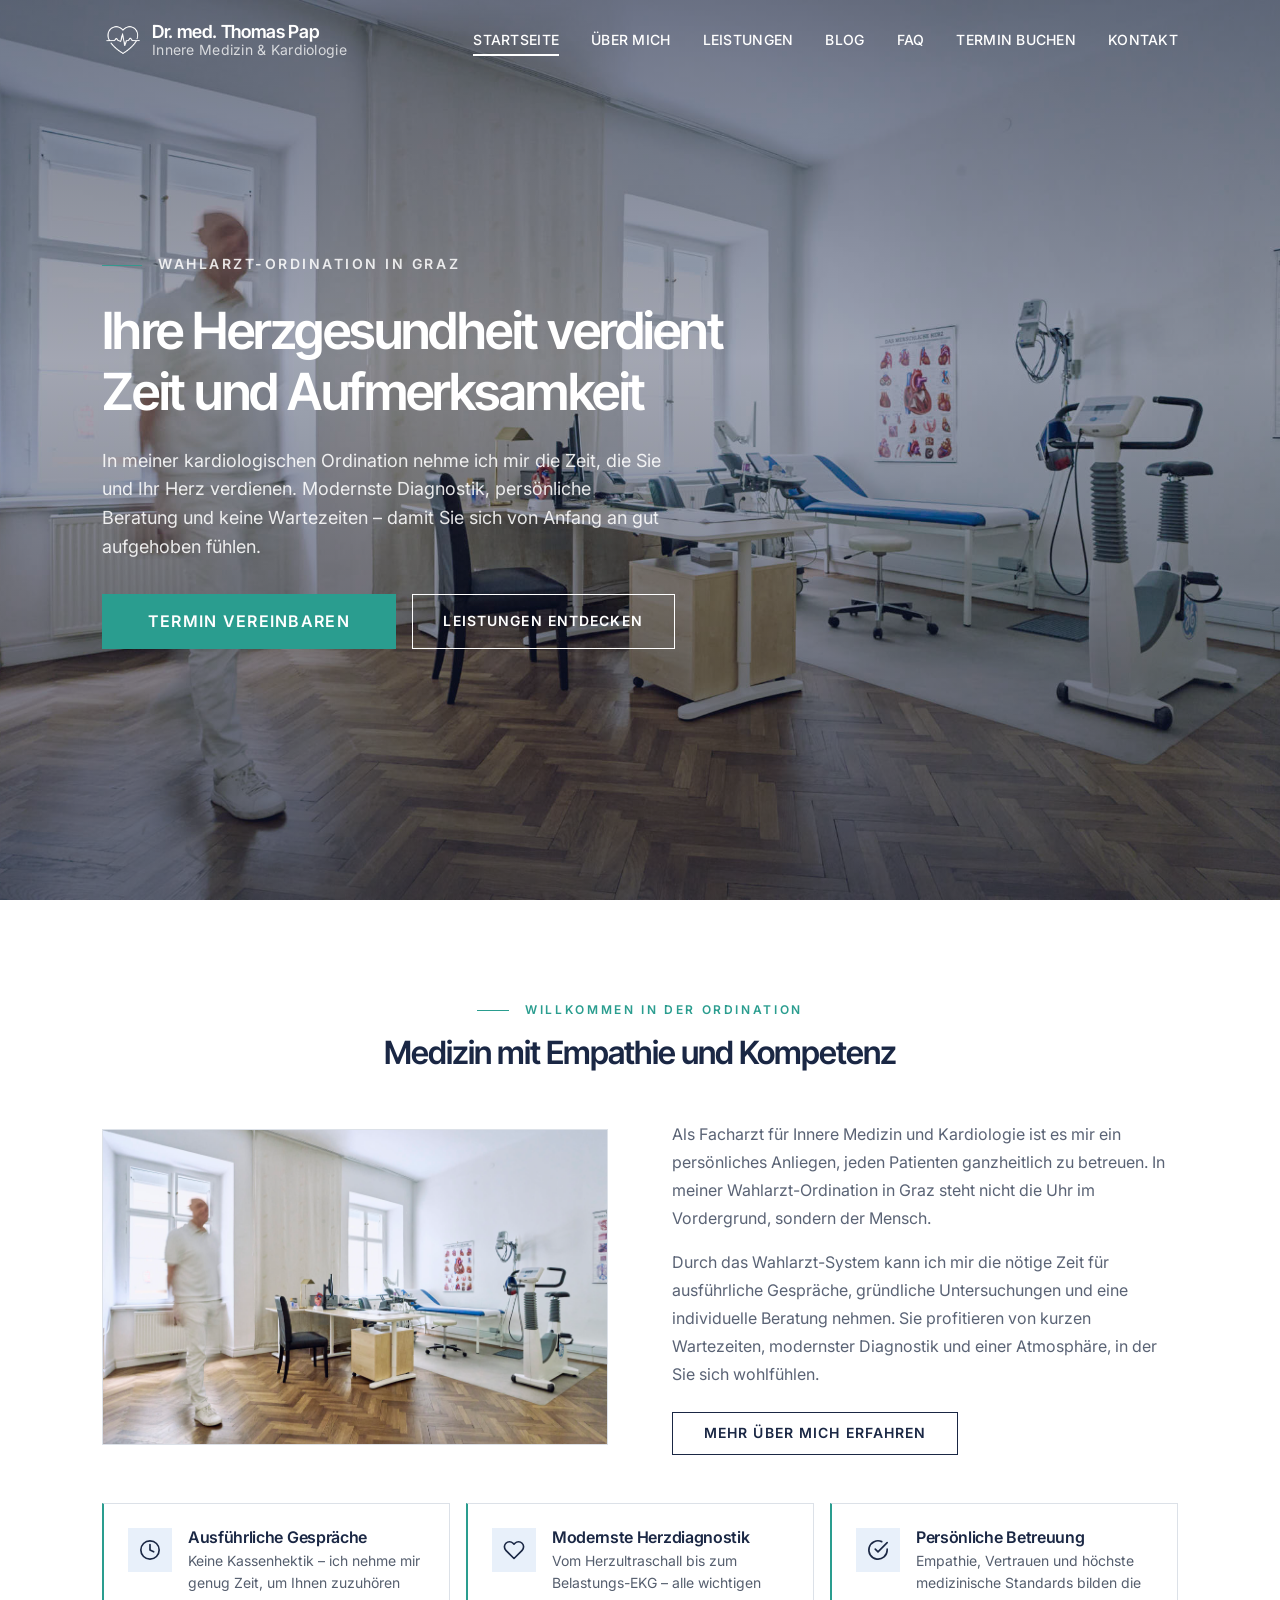
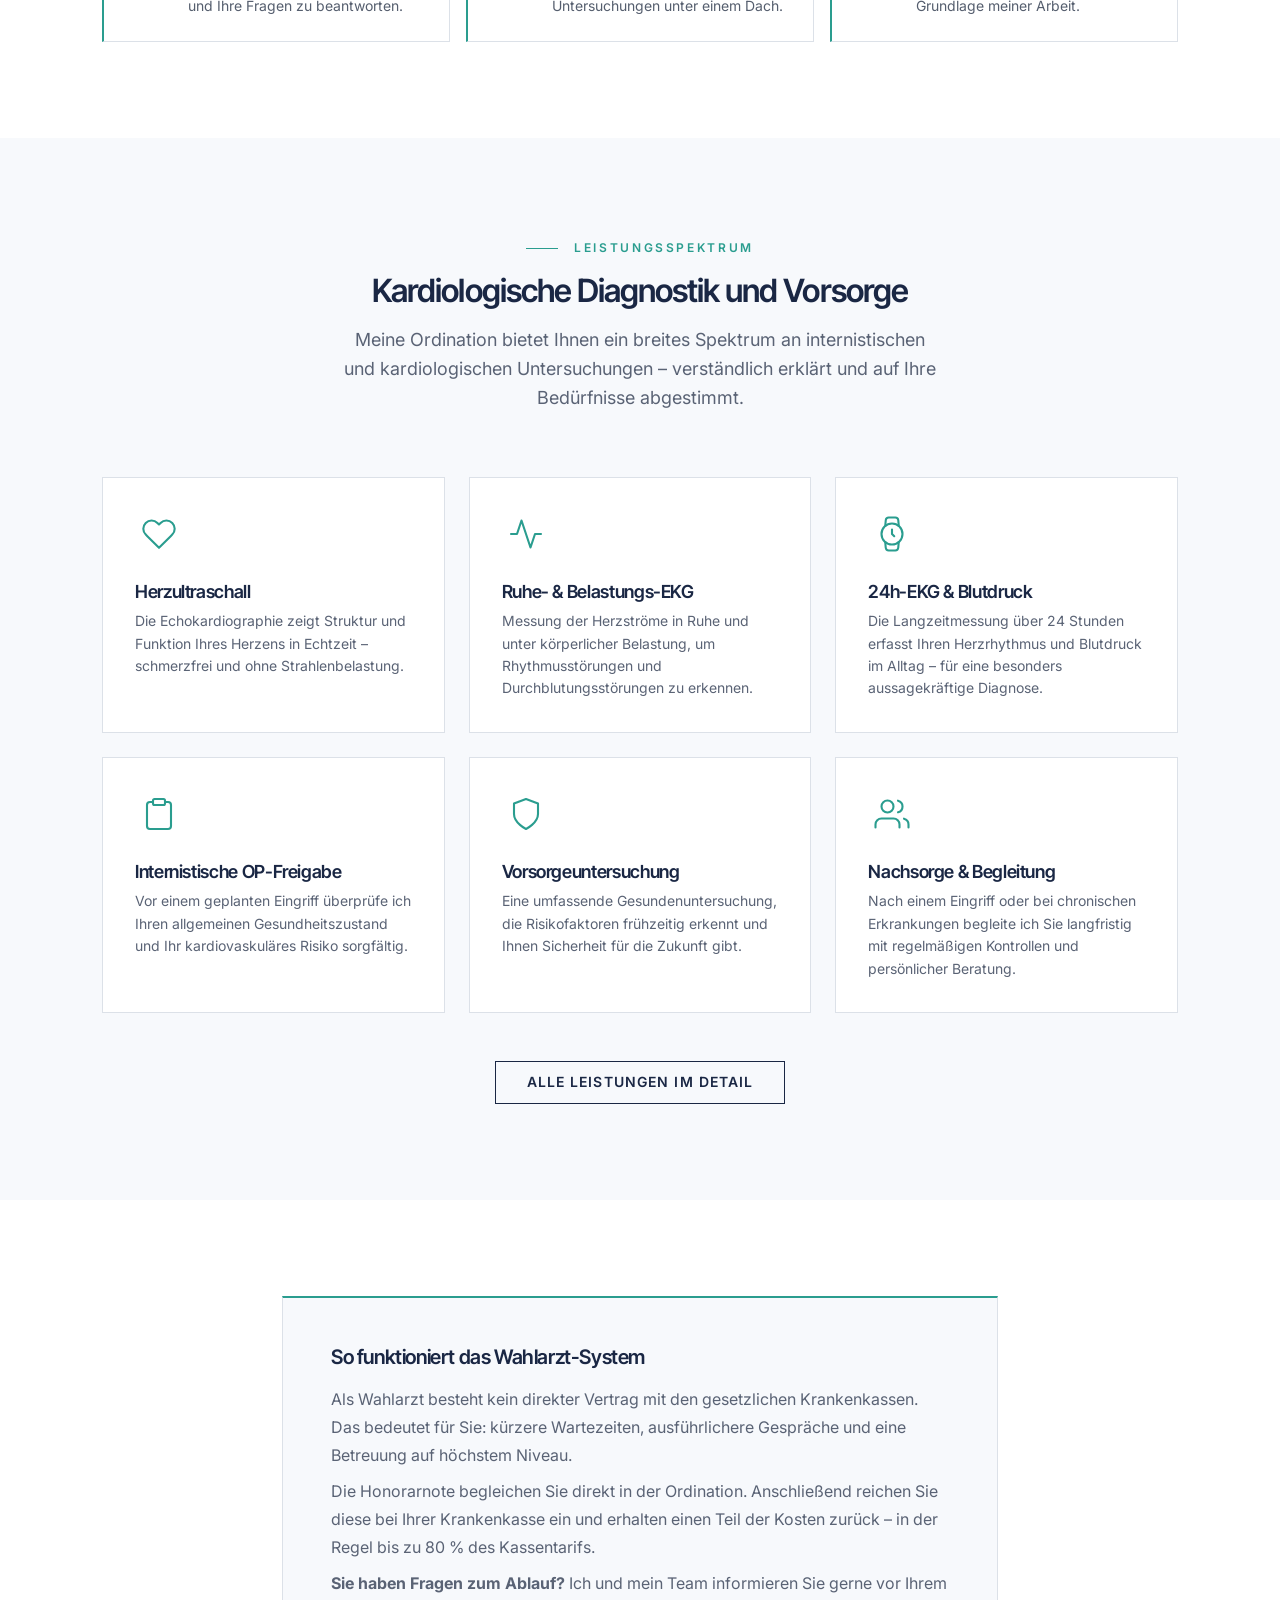
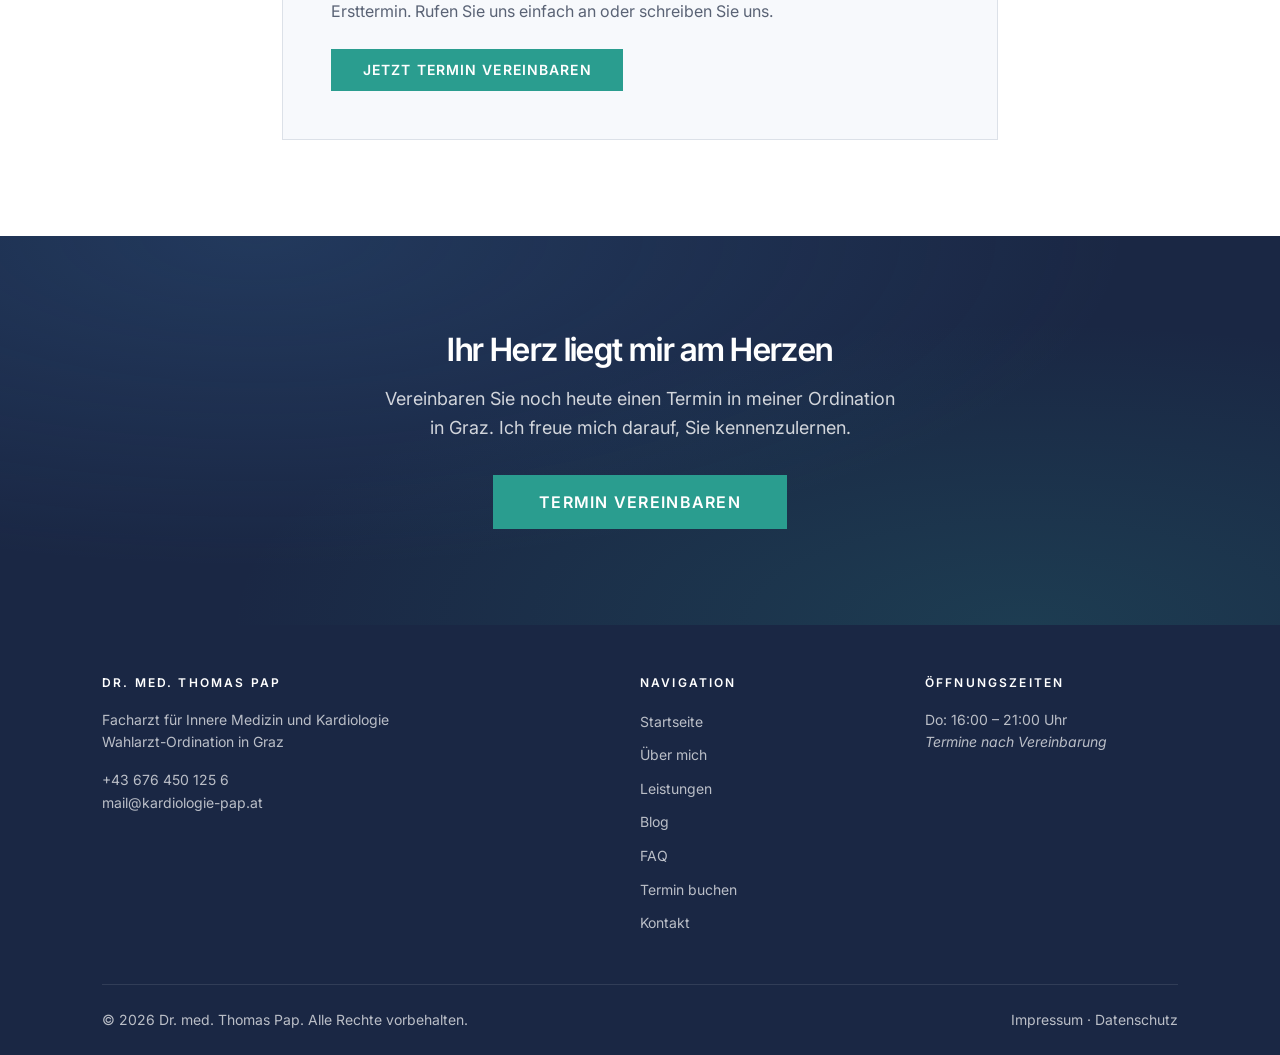
==== commit 50a6b3bd: "Redesign UI for upscale clientele and refresh photos - Switch typography to Inter / Inter Tight with" ====
--- a/index.html
+++ b/index.html
@@ -19,14 +19,14 @@
   <meta property="og:url" content="https://www.kardiologie-pap.at/">
   <meta property="og:locale" content="de_AT">
   <meta property="og:site_name" content="Dr. med. Thomas Pap">
-  <meta property="og:image" content="https://www.kardiologie-pap.at/img/photos/Portrait.jpg">
+  <meta property="og:image" content="https://www.kardiologie-pap.at/img/photos/dr-thomas-pap-portrait.jpg">
 
   <link rel="icon" href="/favicon.ico" type="image/x-icon">
 
   <!-- Google Fonts -->
   <link rel="preconnect" href="https://fonts.googleapis.com">
   <link rel="preconnect" href="https://fonts.gstatic.com" crossorigin>
-  <link href="https://fonts.googleapis.com/css2?family=Merriweather:wght@700&family=Source+Sans+3:wght@400;500;600;700&display=swap" rel="stylesheet">
+  <link href="https://fonts.googleapis.com/css2?family=Inter:wght@400;500;600;700&family=Inter+Tight:wght@500;600;700&display=swap" rel="stylesheet">
 
   <link rel="stylesheet" href="style.css">
 
@@ -39,9 +39,16 @@
     }
 
     .home-intro__img {
-      border-radius: var(--border-radius-lg);
       overflow: hidden;
-      box-shadow: var(--shadow-lg);
+      position: relative;
+    }
+
+    .home-intro__img::after {
+      content: '';
+      position: absolute;
+      inset: 0;
+      border: 1px solid var(--clr-gray-200);
+      pointer-events: none;
     }
 
     .home-intro__img img {
@@ -117,14 +124,23 @@
       { "@type": "MedicalProcedure", "name": "24h-Blutdruckmessung" },
       { "@type": "MedicalProcedure", "name": "Vorsorgeuntersuchung" }
     ],
-    "image": "https://www.kardiologie-pap.at/img/photos/Portrait.jpg"
+    "image": "https://www.kardiologie-pap.at/img/photos/dr-thomas-pap-portrait.jpg"
   }
   </script>
 
   <!-- Preload hero video poster -->
-  <link rel="preload" as="image" href="img/photos/Ord1.png">
+  <link rel="preload" as="image" href="img/photos/empfangsbereich-ordination.jpg">
+
+  <!-- Detect slow network early; class is used in CSS to show blurred fallback instead of video -->
+  <script>
+    (function () {
+      var c = navigator.connection || navigator.mozConnection || navigator.webkitConnection;
+      var slow = !!(c && (c.saveData || ['slow-2g', '2g', '3g'].indexOf(c.effectiveType) !== -1));
+      if (slow) document.documentElement.classList.add('slow-net');
+    })();
+  </script>
 </head>
-<body>
+<body class="body--has-hero">
 
   <a href="#main-content" class="skip-link">Zum Hauptinhalt springen</a>
 
@@ -178,17 +194,17 @@
     <!-- Hero Section with Video Background (Desktop) -->
     <section class="hero hero--video" aria-labelledby="hero-title">
 
-      <!-- Video Background (shown on desktop only via CSS) -->
+      <!-- Video Background (shown on desktop only, lazy-loaded on fast connections) -->
       <div class="hero__video-wrap">
-        <video autoplay muted loop playsinline poster="img/photos/Ord1.png">
-          <source src="img/video/header.mp4" type="video/mp4">
+        <video autoplay muted loop playsinline preload="none" poster="img/photos/empfangsbereich-ordination.jpg">
+          <source data-src="img/video/header.mp4?v=2" type="video/mp4">
         </video>
         <div class="hero__video-overlay"></div>
       </div>
 
       <!-- Fallback Image (shown on mobile) -->
       <div class="hero__fallback-img">
-        <img src="img/photos/Ord1.png" alt="" width="1920" height="800" loading="eager">
+        <img src="img/photos/empfangsbereich-ordination.jpg" alt="" width="1920" height="800" loading="eager">
       </div>
 
       <div class="container">
@@ -220,7 +236,7 @@
         <!-- Photo + text -->
         <div class="home-intro">
           <div class="home-intro__img">
-            <img src="img/photos/Ord1.png" alt="Heller, einladender Empfangsbereich der Ordination Dr. Pap in Graz" width="640" height="480" loading="lazy">
+            <img src="img/photos/empfangsbereich-ordination.jpg" alt="Heller, einladender Empfangsbereich der Ordination Dr. Pap in Graz" width="640" height="480" loading="lazy">
           </div>
           <div class="home-intro__content">
             <p>
@@ -474,6 +490,16 @@
       window.addEventListener('scroll', function () {
         header.classList.toggle('scrolled', window.scrollY > 10);
       }, { passive: true });
+
+      // Activate hero video only on fast connections
+      if (!document.documentElement.classList.contains('slow-net')) {
+        var sources = document.querySelectorAll('.hero__video-wrap source[data-src]');
+        if (sources.length) {
+          sources.forEach(function (s) { s.src = s.getAttribute('data-src'); });
+          var v = document.querySelector('.hero__video-wrap video');
+          if (v) { v.load(); var p = v.play(); if (p && p.catch) p.catch(function () {}); }
+        }
+      }
     })();
   </script>
 
--- a/style.css
+++ b/style.css
@@ -24,8 +24,8 @@
   --clr-danger: #c0392b;
 
   /* Typography */
-  --ff-heading: 'Merriweather', Georgia, 'Times New Roman', serif;
-  --ff-body: 'Source Sans 3', 'Segoe UI', Roboto, Helvetica, Arial, sans-serif;
+  --ff-heading: 'Inter Tight', 'Helvetica Neue', Arial, sans-serif;
+  --ff-body: 'Inter', 'Helvetica Neue', Arial, sans-serif;
   --fs-base: 1rem;
   --fs-sm: 0.875rem;
   --fs-lg: 1.125rem;
@@ -33,14 +33,18 @@
   --fs-2xl: 1.5rem;
   --fs-3xl: 2rem;
   --fs-4xl: 2.5rem;
-  --fs-hero: 2.75rem;
+  --fs-hero: 3rem;
   --fw-normal: 400;
   --fw-medium: 500;
   --fw-semibold: 600;
   --fw-bold: 700;
-  --lh-tight: 1.3;
+  --lh-tight: 1.15;
+  --lh-snug: 1.35;
   --lh-normal: 1.6;
-  --lh-loose: 1.8;
+  --lh-loose: 1.75;
+  --tracking-tight: -0.02em;
+  --tracking-tighter: -0.03em;
+  --tracking-wide: 0.08em;
 
   /* Spacing */
   --sp-xs: 0.25rem;
@@ -55,16 +59,20 @@
   /* Layout */
   --max-width: 1140px;
   --max-width-narrow: 780px;
-  --border-radius: 6px;
-  --border-radius-lg: 12px;
-
-  /* Shadows */
-  --shadow-sm: 0 1px 3px rgba(26, 39, 68, 0.08);
-  --shadow-md: 0 4px 12px rgba(26, 39, 68, 0.1);
-  --shadow-lg: 0 8px 30px rgba(26, 39, 68, 0.12);
+  --border-radius: 0;
+  --border-radius-lg: 0;
+
+  /* Shadows — restrained, premium */
+  --shadow-sm: 0 1px 2px rgba(26, 39, 68, 0.06);
+  --shadow-md: 0 2px 8px rgba(26, 39, 68, 0.08);
+  --shadow-lg: 0 12px 40px rgba(26, 39, 68, 0.10);
 
   /* Transitions */
   --transition: 0.25s ease;
+  --transition-slow: 0.4s ease;
+
+  /* Layout extras */
+  --header-height: 60px;
 }
 
 /* --- Reset & Base --- */
@@ -115,14 +123,15 @@
 
 h1, h2, h3, h4, h5, h6 {
   font-family: var(--ff-heading);
-  font-weight: var(--fw-bold);
+  font-weight: var(--fw-semibold);
   line-height: var(--lh-tight);
+  letter-spacing: var(--tracking-tight);
   color: var(--clr-navy);
 }
 
-h1 { font-size: var(--fs-3xl); }
-h2 { font-size: var(--fs-2xl); }
-h3 { font-size: var(--fs-xl); }
+h1 { font-size: var(--fs-3xl); letter-spacing: var(--tracking-tighter); font-weight: var(--fw-bold); }
+h2 { font-size: var(--fs-2xl); letter-spacing: var(--tracking-tight); font-weight: var(--fw-semibold); }
+h3 { font-size: var(--fs-xl); letter-spacing: var(--tracking-tight); font-weight: var(--fw-semibold); }
 
 p + p {
   margin-top: var(--sp-md);
@@ -142,7 +151,6 @@
   background: var(--clr-navy);
   color: var(--clr-white);
   padding: var(--sp-sm) var(--sp-md);
-  border-radius: var(--border-radius);
   z-index: 1000;
   font-weight: var(--fw-semibold);
 }
@@ -169,24 +177,22 @@
   align-items: center;
   justify-content: center;
   gap: var(--sp-sm);
-  padding: 0.8em 1.8em;
+  padding: 0.95em 2.2em;
   font-family: var(--ff-body);
-  font-size: var(--fs-base);
-  font-weight: var(--fw-semibold);
+  font-size: var(--fs-sm);
+  font-weight: var(--fw-semibold);
+  letter-spacing: 0.08em;
+  text-transform: uppercase;
   line-height: 1;
-  border: 2px solid transparent;
-  border-radius: var(--border-radius);
+  border: 1px solid transparent;
+  border-radius: 0;
   cursor: pointer;
-  transition: background-color var(--transition), color var(--transition), border-color var(--transition), transform var(--transition);
+  transition: background-color var(--transition), color var(--transition), border-color var(--transition);
   text-align: center;
 }
 
-.btn:hover {
-  transform: translateY(-1px);
-}
-
 .btn:active {
-  transform: translateY(0);
+  transform: translateY(1px);
 }
 
 .btn--primary {
@@ -227,8 +233,8 @@
 }
 
 .btn--lg {
-  padding: 1em 2.4em;
-  font-size: var(--fs-lg);
+  padding: 1.15em 2.8em;
+  font-size: var(--fs-base);
 }
 
 /* --- Header / Navigation --- */
@@ -238,18 +244,56 @@
   z-index: 100;
   background-color: var(--clr-white);
   border-bottom: 1px solid var(--clr-gray-200);
-  transition: box-shadow var(--transition);
+  transition: background-color var(--transition), box-shadow var(--transition), border-color var(--transition);
 }
 
 .site-header.scrolled {
   box-shadow: var(--shadow-md);
 }
 
+/* Transparent variant — used on pages with full-bleed hero */
+.body--has-hero .site-header {
+  position: fixed;
+  inset: 0 0 auto 0;
+  background-color: transparent;
+  border-bottom-color: transparent;
+}
+
+.body--has-hero .site-header.scrolled {
+  background-color: var(--clr-white);
+  border-bottom-color: var(--clr-gray-200);
+  box-shadow: var(--shadow-md);
+}
+
+/* Light text on transparent header */
+.body--has-hero .site-header:not(.scrolled) .logo__name,
+.body--has-hero .site-header:not(.scrolled) .main-nav__link {
+  color: var(--clr-white);
+}
+
+.body--has-hero .site-header:not(.scrolled) .logo__subtitle {
+  color: rgba(255, 255, 255, 0.75);
+}
+
+.body--has-hero .site-header:not(.scrolled) .main-nav__link:hover,
+.body--has-hero .site-header:not(.scrolled) .main-nav__link:focus-visible,
+.body--has-hero .site-header:not(.scrolled) .main-nav__link--active {
+  color: var(--clr-white);
+}
+
+.body--has-hero .site-header:not(.scrolled) .main-nav__link::after {
+  background-color: var(--clr-white);
+}
+
+.body--has-hero .site-header:not(.scrolled) .burger__line {
+  background-color: var(--clr-white);
+}
+
 .site-header .container {
   display: flex;
   align-items: center;
   justify-content: space-between;
-  height: 70px;
+  height: var(--header-height);
 }
 
 .logo {
@@ -258,14 +302,20 @@
   gap: var(--sp-sm);
   text-decoration: none;
   line-height: 1.2;
+  min-width: 0;
 }
 
 .logo__img {
-  width: 42px;
-  height: 42px;
-  border-radius: 6px;
+  width: 36px;
+  height: 36px;
+  border-radius: 0;
   object-fit: contain;
   flex-shrink: 0;
+  transition: filter var(--transition);
+}
+
+.body--has-hero .site-header:not(.scrolled) .logo__img {
+  filter: brightness(0) invert(1);
 }
 
 .logo__text {
@@ -275,15 +325,29 @@
 
 .logo__name {
   font-family: var(--ff-heading);
-  font-size: var(--fs-lg);
-  font-weight: var(--fw-bold);
+  font-size: var(--fs-base);
+  font-weight: var(--fw-semibold);
+  letter-spacing: var(--tracking-tight);
   color: var(--clr-navy);
+  transition: color var(--transition);
+  white-space: nowrap;
+  overflow: hidden;
+  text-overflow: ellipsis;
 }
 
 .logo__subtitle {
-  font-size: var(--fs-sm);
+  display: none;
+  font-size: 0.75rem;
   color: var(--clr-gray-400);
   font-weight: var(--fw-normal);
+  letter-spacing: 0.02em;
+  transition: color var(--transition);
+}
+
+@media (min-width: 600px) {
+  .logo__img { width: 42px; height: 42px; }
+  .logo__name { font-size: var(--fs-lg); }
+  .logo__subtitle { display: block; font-size: var(--fs-sm); }
 }
 
 /* Desktop Nav */
@@ -293,8 +357,10 @@
 }
 
 .main-nav__link {
-  font-size: var(--fs-base);
+  font-size: var(--fs-sm);
   font-weight: var(--fw-medium);
+  letter-spacing: 0.02em;
+  text-transform: uppercase;
   color: var(--clr-gray-600);
   padding: var(--sp-sm) 0;
   position: relative;
@@ -330,13 +396,14 @@
   flex-direction: column;
   justify-content: center;
   gap: 5px;
-  width: 30px;
-  height: 30px;
+  width: 44px;
+  height: 44px;
+  padding: 12px 11px;
   background: none;
   border: none;
   cursor: pointer;
-  padding: 0;
   z-index: 110;
+  flex-shrink: 0;
 }
 
 .burger__line {
@@ -390,7 +457,8 @@
   font-family: var(--ff-heading);
   font-size: var(--fs-2xl);
   color: var(--clr-white);
-  font-weight: var(--fw-bold);
+  font-weight: var(--fw-semibold);
+  letter-spacing: var(--tracking-tight);
   transition: color var(--transition);
 }
 
@@ -447,7 +515,8 @@
 .hero__video-overlay {
   position: absolute;
   inset: 0;
-  background: linear-gradient(135deg, rgba(26, 39, 68, 0.82) 0%, rgba(42, 63, 106, 0.72) 100%);
+  background:
+    linear-gradient(180deg, rgba(13, 22, 42, 0.55) 0%, rgba(13, 22, 42, 0.35) 40%, rgba(13, 22, 42, 0.65) 100%);
 }
 
 /* Fallback image for mobile / no-video */
@@ -462,13 +531,15 @@
   width: 100%;
   height: 100%;
   object-fit: cover;
+  filter: blur(14px);
+  transform: scale(1.08);
 }
 
 .hero__fallback-img::after {
   content: '';
   position: absolute;
   inset: 0;
-  background: linear-gradient(135deg, rgba(26, 39, 68, 0.85) 0%, rgba(42, 63, 106, 0.75) 100%);
+  background: linear-gradient(180deg, rgba(13, 22, 42, 0.55) 0%, rgba(13, 22, 42, 0.4) 40%, rgba(13, 22, 42, 0.7) 100%);
 }
 
 .hero__content {
@@ -479,25 +550,54 @@
 
 .hero__overline {
   display: inline-block;
-  font-size: var(--fs-sm);
+  font-size: 0.7rem;
   font-weight: var(--fw-semibold);
   text-transform: uppercase;
-  letter-spacing: 0.1em;
-  color: var(--clr-accent);
+  letter-spacing: 0.16em;
+  color: var(--clr-white);
+  opacity: 0.85;
   margin-bottom: var(--sp-md);
+  position: relative;
+  padding-left: 36px;
+}
+
+.hero__overline::before {
+  content: '';
+  position: absolute;
+  left: 0;
+  top: 50%;
+  width: 24px;
+  height: 1px;
+  background: var(--clr-accent);
 }
 
 .hero__title {
-  font-size: var(--fs-3xl);
-  color: var(--clr-white);
+  font-size: 1.75rem;
+  color: var(--clr-white);
+  margin-bottom: var(--sp-md);
+  letter-spacing: var(--tracking-tighter);
+  font-weight: var(--fw-semibold);
+  line-height: 1.2;
+}
+
+.hero__text {
+  font-size: var(--fs-base);
+  line-height: var(--lh-normal);
+  color: rgba(255, 255, 255, 0.88);
   margin-bottom: var(--sp-lg);
-}
-
-.hero__text {
-  font-size: var(--fs-lg);
-  line-height: var(--lh-loose);
-  color: rgba(255, 255, 255, 0.85);
-  margin-bottom: var(--sp-xl);
+  max-width: 560px;
+}
+
+@media (min-width: 600px) {
+  .hero__overline {
+    font-size: var(--fs-sm);
+    letter-spacing: 0.18em;
+    padding-left: 56px;
+    margin-bottom: var(--sp-lg);
+  }
+  .hero__overline::before { width: 40px; }
+  .hero__title { font-size: var(--fs-3xl); margin-bottom: var(--sp-lg); }
+  .hero__text { font-size: var(--fs-lg); margin-bottom: var(--sp-xl); }
 }
 
 .hero__actions {
@@ -515,23 +615,47 @@
   background-color: var(--clr-offwhite);
 }
 
+.section__overline {
+  display: inline-block;
+  font-size: 0.7rem;
+  font-weight: var(--fw-semibold);
+  text-transform: uppercase;
+  letter-spacing: 0.18em;
+  color: var(--clr-accent);
+  margin-bottom: var(--sp-md);
+  position: relative;
+  padding-left: 32px;
+}
+
+.section__overline::before {
+  content: '';
+  position: absolute;
+  left: 0;
+  top: 50%;
+  width: 20px;
+  height: 1px;
+  background: var(--clr-accent);
+}
+
+@media (min-width: 600px) {
+  .section__overline {
+    font-size: 0.75rem;
+    letter-spacing: 0.22em;
+    padding-left: 48px;
+  }
+  .section__overline::before { width: 32px; }
+}
+
 .section__header {
   text-align: center;
-  margin-bottom: var(--sp-2xl);
-}
-
-.section__overline {
-  display: block;
-  font-size: var(--fs-sm);
-  font-weight: var(--fw-semibold);
-  text-transform: uppercase;
-  letter-spacing: 0.08em;
-  color: var(--clr-accent);
-  margin-bottom: var(--sp-sm);
+  margin-bottom: var(--sp-3xl);
 }
 
 .section__title {
   margin-bottom: var(--sp-md);
+  font-size: var(--fs-3xl);
+  letter-spacing: var(--tracking-tighter);
+  font-weight: var(--fw-semibold);
 }
 
 .section__subtitle {
@@ -569,9 +693,8 @@
   gap: var(--sp-md);
   padding: var(--sp-lg);
   background: var(--clr-white);
-  border-radius: var(--border-radius-lg);
-  box-shadow: var(--shadow-sm);
-  border-left: 3px solid var(--clr-accent);
+  border: 1px solid var(--clr-gray-200);
+  border-left: 2px solid var(--clr-accent);
 }
 
 .highlight-item__icon {
@@ -582,7 +705,6 @@
   align-items: center;
   justify-content: center;
   background: var(--clr-blue-light);
-  border-radius: 50%;
 }
 
 .highlight-item__icon svg {
@@ -616,35 +738,48 @@
 
 .service-card {
   background: var(--clr-white);
-  border-radius: var(--border-radius-lg);
   padding: var(--sp-xl);
-  box-shadow: var(--shadow-sm);
-  transition: box-shadow var(--transition), transform var(--transition);
+  transition: border-color var(--transition), transform var(--transition);
   border: 1px solid var(--clr-gray-200);
+  position: relative;
+}
+
+.service-card::before {
+  content: '';
+  position: absolute;
+  top: 0;
+  left: 0;
+  width: 0;
+  height: 2px;
+  background: var(--clr-accent);
+  transition: width var(--transition-slow);
 }
 
 .service-card:hover {
-  box-shadow: var(--shadow-md);
-  transform: translateY(-2px);
+  border-color: var(--clr-navy);
+}
+
+.service-card:hover::before {
+  width: 100%;
 }
 
 .service-card__icon {
-  width: 52px;
-  height: 52px;
+  width: 48px;
+  height: 48px;
   display: flex;
   align-items: center;
   justify-content: center;
-  background: var(--clr-blue-light);
-  border-radius: var(--border-radius-lg);
-  margin-bottom: var(--sp-md);
+  background: transparent;
+  margin-bottom: var(--sp-lg);
+  padding: 0;
 }
 
 .service-card__icon svg {
-  width: 26px;
-  height: 26px;
-  stroke: var(--clr-navy);
+  width: 36px;
+  height: 36px;
+  stroke: var(--clr-accent);
   fill: none;
-  stroke-width: 1.8;
+  stroke-width: 1.4;
   stroke-linecap: round;
   stroke-linejoin: round;
 }
@@ -654,7 +789,6 @@
   width: 100%;
   aspect-ratio: 4 / 3;
   background: var(--clr-gray-100);
-  border-radius: var(--border-radius-lg);
   overflow: hidden;
   position: relative;
 }
@@ -676,8 +810,9 @@
 
 .service-card__title {
   font-size: var(--fs-lg);
-  font-family: var(--ff-body);
-  font-weight: var(--fw-bold);
+  font-family: var(--ff-heading);
+  font-weight: var(--fw-semibold);
+  letter-spacing: var(--tracking-tight);
   margin-bottom: var(--sp-sm);
 }
 
@@ -689,10 +824,10 @@
 
 /* --- Wahlarzt Info Banner --- */
 .info-banner {
-  background: linear-gradient(135deg, var(--clr-blue-light) 0%, var(--clr-gray-100) 100%);
-  border-radius: var(--border-radius-lg);
-  padding: var(--sp-xl);
+  background: var(--clr-offwhite);
+  padding: var(--sp-2xl);
   border: 1px solid var(--clr-gray-200);
+  border-top: 2px solid var(--clr-accent);
 }
 
 .info-banner__title {
@@ -714,10 +849,26 @@
 
 /* --- CTA Section --- */
 .cta-section {
-  background: linear-gradient(135deg, var(--clr-navy) 0%, var(--clr-navy-light) 100%);
+  background-color: var(--clr-navy);
   color: var(--clr-white);
   text-align: center;
-  padding: var(--sp-3xl) 0;
+  padding: var(--sp-4xl) 0;
+  position: relative;
+  overflow: hidden;
+}
+
+.cta-section::before {
+  content: '';
+  position: absolute;
+  inset: 0;
+  background:
+    radial-gradient(ellipse at 20% 0%, rgba(58, 110, 165, 0.25), transparent 60%),
+    radial-gradient(ellipse at 80% 100%, rgba(42, 157, 143, 0.18), transparent 55%);
+  pointer-events: none;
+}
+
+.cta-section > .container {
+  position: relative;
 }
 
 .cta-section__title {
@@ -748,8 +899,10 @@
 
 .footer__heading {
   font-family: var(--ff-body);
-  font-size: var(--fs-base);
-  font-weight: var(--fw-semibold);
+  font-size: 0.75rem;
+  font-weight: var(--fw-semibold);
+  letter-spacing: 0.18em;
+  text-transform: uppercase;
   color: var(--clr-white);
   margin-bottom: var(--sp-md);
 }
@@ -800,6 +953,52 @@
 
 .footer__bottom a:hover {
   color: var(--clr-accent);
+}
+
+/* --- Mobile collapsible body (added via JS) --- */
+.collapsible-mobile {
+  border-top: 1px solid var(--clr-gray-200);
+  padding-top: var(--sp-md);
+  margin-top: var(--sp-md);
+}
+
+.collapsible-mobile > summary {
+  cursor: pointer;
+  list-style: none;
+  display: flex;
+  align-items: center;
+  justify-content: space-between;
+  font-family: var(--ff-body);
+  font-size: 0.75rem;
+  font-weight: var(--fw-semibold);
+  letter-spacing: 0.12em;
+  text-transform: uppercase;
+  color: var(--clr-accent);
+  padding: var(--sp-xs) 0;
+}
+
+.collapsible-mobile > summary::-webkit-details-marker { display: none; }
+
+.collapsible-mobile > summary::after {
+  content: '';
+  width: 12px;
+  height: 12px;
+  border-right: 1.5px solid currentColor;
+  border-bottom: 1.5px solid currentColor;
+  transform: rotate(45deg) translate(-2px, -2px);
+  transition: transform var(--transition);
+}
+
+.collapsible-mobile[open] > summary::after {
+  transform: rotate(-135deg) translate(-2px, -2px);
+}
+
+.collapsible-mobile[open] > summary {
+  margin-bottom: var(--sp-md);
+}
+
+.collapsible-mobile > p + p {
+  margin-top: var(--sp-md);
 }
 
 /* --- Utility Classes --- */
@@ -822,6 +1021,8 @@
 
 /* Tablet (≥600px) */
 @media (min-width: 600px) {
+  :root { --header-height: 80px; }
+
   h1 { font-size: var(--fs-4xl); }
   h2 { font-size: var(--fs-3xl); }
 
@@ -854,7 +1055,7 @@
   }
 
   .hero--video {
-    min-height: 600px;
+    min-height: 100vh;
     padding: var(--sp-4xl) 0;
   }
 
@@ -864,6 +1065,15 @@
 
   .hero--video .hero__fallback-img {
     display: none;
+  }
+
+  /* Slow connection: skip video, show blurred fallback even on desktop */
+  .slow-net .hero--video .hero__video-wrap {
+    display: none;
+  }
+
+  .slow-net .hero--video .hero__fallback-img {
+    display: block;
   }
 
   .main-nav__list {
